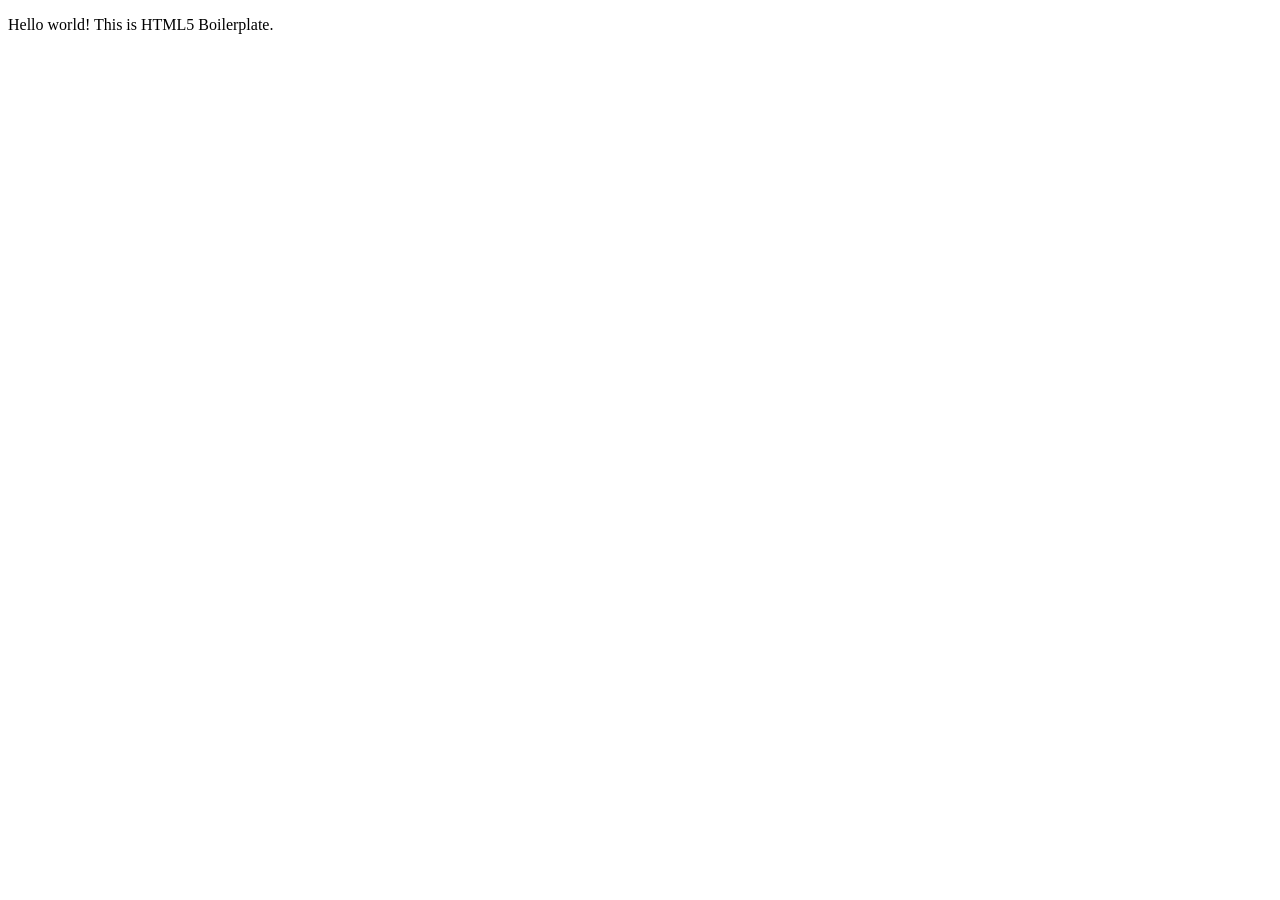
==== index.html @ 15828b63 "init project" ====
<!doctype html>
<html class="no-js" lang="">

<head>
  <meta charset="utf-8">
  <meta name="viewport" content="width=device-width, initial-scale=1">
  <title></title>
  <link rel="stylesheet" href="css/style.css">
  <meta name="description" content="">

  <meta property="og:title" content="">
  <meta property="og:type" content="">
  <meta property="og:url" content="">
  <meta property="og:image" content="">
  <meta property="og:image:alt" content="">

  <link rel="icon" href="/favicon.ico" sizes="any">
  <link rel="icon" href="/icon.svg" type="image/svg+xml">
  <link rel="apple-touch-icon" href="icon.png">

  <link rel="manifest" href="site.webmanifest">
  <meta name="theme-color" content="#fafafa">
</head>

<body>

  <!-- Add your site or application content here -->
  <p>Hello world! This is HTML5 Boilerplate.</p>
  <script src="js/app.js"></script>

</body>

</html>
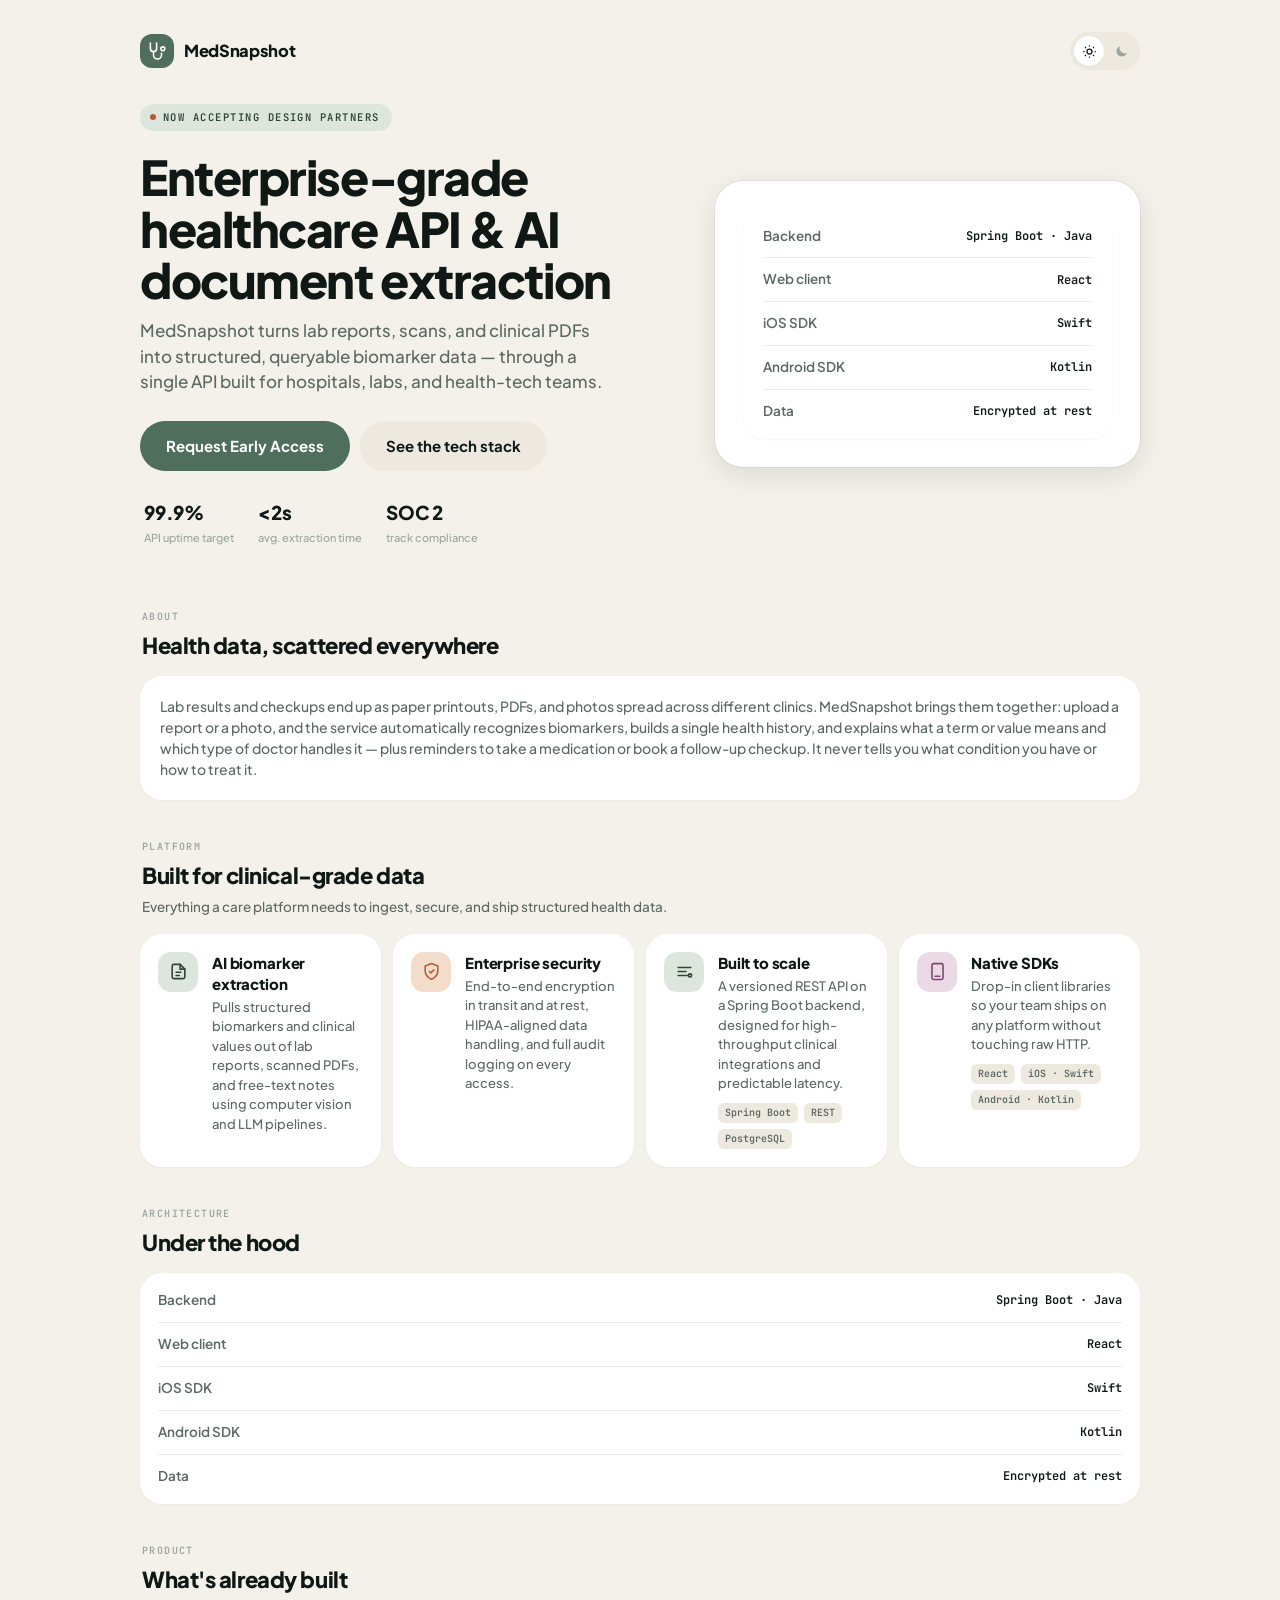
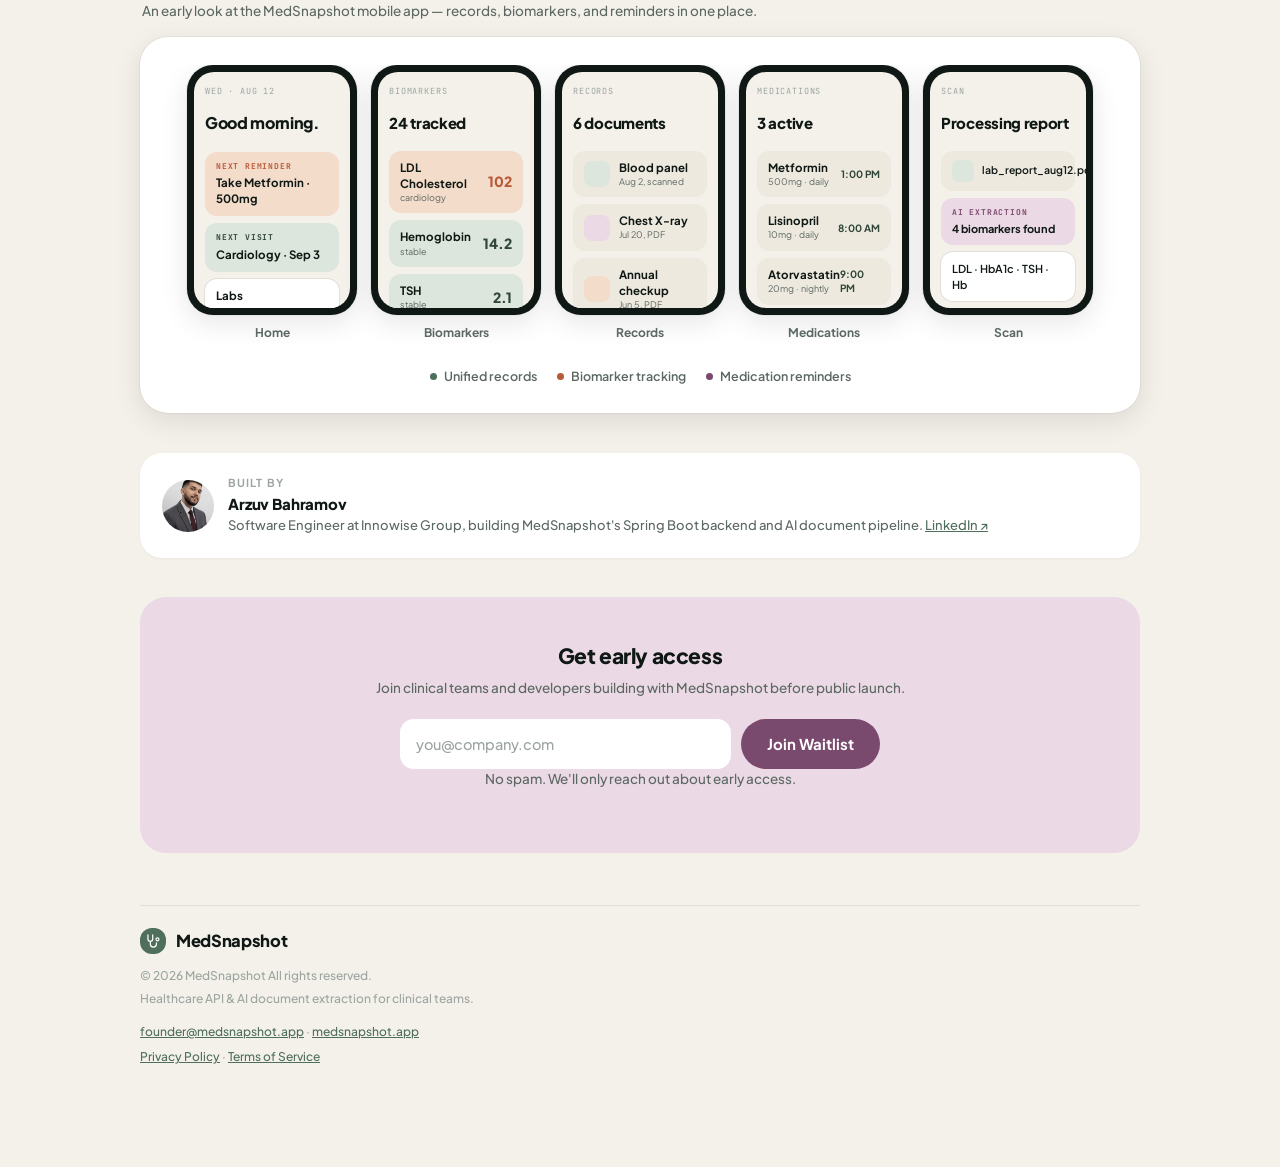
==== commit 99b835a4: "Wired up legal pages, brand assets, and waitlist form - Legal: Added missing privacy-policy.html and" ====
--- a/index.html
+++ b/index.html
@@ -1,32 +1,292 @@
 <!doctype html>
-<html class="no-js" lang="">
+<html class="no-js" lang="en">
 
 <head>
   <meta charset="utf-8">
   <meta name="viewport" content="width=device-width, initial-scale=1">
-  <title></title>
+  <title>MedSnapshot — Healthcare API & AI Document Extraction</title>
   <link rel="stylesheet" href="css/style.css">
-  <meta name="description" content="">
-
-  <meta property="og:title" content="">
-  <meta property="og:type" content="">
-  <meta property="og:url" content="">
-  <meta property="og:image" content="">
-  <meta property="og:image:alt" content="">
-
+  <meta name="description" content="MedSnapshot is a healthcare API that turns lab reports and clinical documents into structured biomarker data, with a Spring Boot backend and SDKs for React, iOS, and Android.">
+
+  <meta property="og:title" content="MedSnapshot — Healthcare API & AI Document Extraction">
+  <meta property="og:description" content="Enterprise-grade healthcare API and AI document extraction. Join the waitlist for early access.">
+  <meta property="og:type" content="website">
+  <meta property="og:url" content="https://medsnapshot.app">
+
+  <link rel="preconnect" href="https://fonts.googleapis.com">
+  <link rel="preconnect" href="https://fonts.gstatic.com" crossorigin>
+  <link href="https://fonts.googleapis.com/css2?family=Plus+Jakarta+Sans:wght@400;500;600;700;800&family=JetBrains+Mono:wght@400;500;600;700&display=swap" rel="stylesheet">
+
+  <link rel="icon" href="img/logo.svg" type="image/svg+xml">
   <link rel="icon" href="/favicon.ico" sizes="any">
-  <link rel="icon" href="/icon.svg" type="image/svg+xml">
-  <link rel="apple-touch-icon" href="icon.png">
+  <link rel="apple-touch-icon" href="img/logo.svg">
 
   <link rel="manifest" href="site.webmanifest">
   <meta name="theme-color" content="#fafafa">
 </head>
 
 <body>
-
-  <!-- Add your site or application content here -->
-  <p>Hello world! This is HTML5 Boilerplate.</p>
-  <script src="js/app.js"></script>
+<div class="wrap">
+
+<div class="topbar">
+  <div class="brand"><img class="mark" src="img/logo.svg" alt="MedSnapshot logo"/><b>MedSnapshot</b></div>
+  <div class="theme-toggle" role="group" aria-label="Theme">
+    <button id="btn-light" aria-label="Light theme"><svg viewBox="0 0 24 24" fill="none" stroke="currentColor" stroke-width="2"><circle cx="12" cy="12" r="4"/><path d="M12 2v2M12 20v2M4.9 4.9l1.4 1.4M17.7 17.7l1.4 1.4M2 12h2M20 12h2M4.9 19.1l1.4-1.4M17.7 6.3l1.4-1.4"/></svg></button>
+    <button id="btn-dark" aria-label="Dark theme"><svg viewBox="0 0 24 24" fill="currentColor"><path d="M20.5 14.5A8.5 8.5 0 0 1 9.5 3.5 8.5 8.5 0 1 0 20.5 14.5Z"/></svg></button>
+  </div>
+</div>
+
+<div class="hero-grid">
+<div>
+<span class="eyebrow"><span class="dot"></span>Now accepting design partners</span>
+<h1>Enterprise-grade healthcare API &amp; AI document extraction</h1>
+<p class="sub">MedSnapshot turns lab reports, scans, and clinical PDFs into structured, queryable biomarker data — through a single API built for hospitals, labs, and health-tech teams.</p>
+
+<div class="hero-actions">
+  <button class="btn primary" onclick="document.getElementById('waitlist').scrollIntoView({behavior:'smooth'})">Request Early Access</button>
+  <a class="btn ghost" href="#stack">See the tech stack</a>
+</div>
+
+<div class="stats">
+  <div><b>99.9%</b><span>API uptime target</span></div>
+  <div><b>&lt;2s</b><span>avg. extraction time</span></div>
+  <div><b>SOC 2</b><span>track compliance</span></div>
+</div>
+</div>
+<div class="hero-visual">
+  <div class="stack-card" style="padding:6px 20px;">
+    <div class="stack-row"><span class="k">Backend</span><span class="v">Spring Boot · Java</span></div>
+    <div class="stack-row"><span class="k">Web client</span><span class="v">React</span></div>
+    <div class="stack-row"><span class="k">iOS SDK</span><span class="v">Swift</span></div>
+    <div class="stack-row"><span class="k">Android SDK</span><span class="v">Kotlin</span></div>
+    <div class="stack-row"><span class="k">Data</span><span class="v">Encrypted at rest</span></div>
+  </div>
+</div>
+</div>
+
+<section class="section">
+  <div class="section-head">
+    <div class="kicker">About</div>
+    <h2>Health data, scattered everywhere</h2>
+  </div>
+  <div class="feature sage" style="padding:20px;">
+    <div>
+      <p style="font-size:14px;">Lab results and checkups end up as paper printouts, PDFs, and photos spread across different clinics. MedSnapshot brings them together: upload a report or a photo, and the service automatically recognizes biomarkers, builds a single health history, and explains what a term or value means and which type of doctor handles it — plus reminders to take a medication or book a follow-up checkup. It never tells you what condition you have or how to treat it.</p>
+    </div>
+  </div>
+</section>
+
+<section class="section">
+  <div class="section-head">
+    <div class="kicker">Platform</div>
+    <h2>Built for clinical-grade data</h2>
+    <p>Everything a care platform needs to ingest, secure, and ship structured health data.</p>
+  </div>
+  <div class="features">
+    <div class="feature sage">
+      <div class="icon"><svg viewBox="0 0 24 24" fill="none" stroke="currentColor" stroke-width="2" stroke-linecap="round"><path d="M4 19V5a2 2 0 0 1 2-2h8l6 6v10a2 2 0 0 1-2 2H6a2 2 0 0 1-2-2Z"/><path d="M14 3v6h6"/><path d="M9 13h6M9 17h4"/></svg></div>
+      <div>
+        <h3>AI biomarker extraction</h3>
+        <p>Pulls structured biomarkers and clinical values out of lab reports, scanned PDFs, and free-text notes using computer vision and LLM pipelines.</p>
+      </div>
+    </div>
+    <div class="feature clay">
+      <div class="icon"><svg viewBox="0 0 24 24" fill="none" stroke="currentColor" stroke-width="2" stroke-linecap="round"><path d="M12 2 4 5v6c0 5 3.4 8.7 8 11 4.6-2.3 8-6 8-11V5l-8-3Z"/><path d="M9.5 12l1.8 1.8L15 10"/></svg></div>
+      <div>
+        <h3>Enterprise security</h3>
+        <p>End-to-end encryption in transit and at rest, HIPAA-aligned data handling, and full audit logging on every access.</p>
+      </div>
+    </div>
+    <div class="feature sage">
+      <div class="icon"><svg viewBox="0 0 24 24" fill="none" stroke="currentColor" stroke-width="2" stroke-linecap="round"><path d="M4 7h16M4 12h10M4 17h13"/><circle cx="19" cy="17" r="2"/></svg></div>
+      <div>
+        <h3>Built to scale</h3>
+        <p>A versioned REST API on a Spring Boot backend, designed for high-throughput clinical integrations and predictable latency.</p>
+        <div class="tags"><span>Spring Boot</span><span>REST</span><span>PostgreSQL</span></div>
+      </div>
+    </div>
+    <div class="feature plum">
+      <div class="icon"><svg viewBox="0 0 24 24" fill="none" stroke="currentColor" stroke-width="2" stroke-linecap="round"><rect x="5" y="2" width="14" height="20" rx="2"/><path d="M9 18h6"/></svg></div>
+      <div>
+        <h3>Native SDKs</h3>
+        <p>Drop-in client libraries so your team ships on any platform without touching raw HTTP.</p>
+        <div class="tags"><span>React</span><span>iOS · Swift</span><span>Android · Kotlin</span></div>
+      </div>
+    </div>
+  </div>
+</section>
+
+<section class="section" id="stack">
+  <div class="section-head">
+    <div class="kicker">Architecture</div>
+    <h2>Under the hood</h2>
+  </div>
+  <div class="stack-card">
+    <div class="stack-row"><span class="k">Backend</span><span class="v">Spring Boot · Java</span></div>
+    <div class="stack-row"><span class="k">Web client</span><span class="v">React</span></div>
+    <div class="stack-row"><span class="k">iOS SDK</span><span class="v">Swift</span></div>
+    <div class="stack-row"><span class="k">Android SDK</span><span class="v">Kotlin</span></div>
+    <div class="stack-row"><span class="k">Data</span><span class="v">Encrypted at rest</span></div>
+  </div>
+</section>
+
+<section class="section">
+  <div class="section-head">
+    <div class="kicker">Product</div>
+    <h2>What's already built</h2>
+    <p>An early look at the MedSnapshot mobile app — records, biomarkers, and reminders in one place.</p>
+  </div>
+  <div style="background:var(--card); border-radius:28px; padding:28px 20px; box-shadow:var(--shadow-float);">
+    <div class="product-row">
+      <div class="phone-mock" style="padding-left:0px; padding-right:0px; position:static;">
+        <div class="phone-screen"><div class="inner">
+          <div class="mono ph-date">Wed · Aug 12</div>
+          <div class="ph-title">Good morning.</div>
+          <div style="display:flex; flex-direction:column; gap:7px;">
+            <div style="background:var(--clay-soft); border-radius:12px; padding:9px 11px;">
+              <div class="mono" style="font-size:8px; color:var(--clay); letter-spacing:.1em; text-transform:uppercase; font-weight:700;">Next reminder</div>
+              <div style="font-size:11.5px; font-weight:700; margin-top:3px;">Take Metformin · 500mg</div>
+            </div>
+            <div style="background:var(--sage-soft); border-radius:12px; padding:9px 11px;">
+              <div class="mono" style="font-size:8px; color:var(--sage-dark); letter-spacing:.1em; text-transform:uppercase; font-weight:700;">Next visit</div>
+              <div style="font-size:11.5px; font-weight:700; margin-top:3px;">Cardiology · Sep 3</div>
+            </div>
+            <div style="display:flex; flex-direction:column; gap:1px; background:var(--card); box-shadow:0 0 0 1px var(--line); border-radius:12px; padding:9px 11px;">
+              <div style="font-size:11.5px; font-weight:700;">Labs</div>
+              <div style="font-size:10px; color:var(--ink2); font-weight:600;">LDL 102 · HbA1c 5.9%</div>
+            </div>
+          </div>
+        </div></div>
+        <div class="ph-cap">Home</div>
+      </div>
+      <div class="phone-mock" style="position:static;">
+        <div class="phone-screen"><div class="inner">
+          <div class="mono ph-date">Biomarkers</div>
+          <div class="ph-title" style="font-size:15px;">24 tracked</div>
+          <div style="display:flex; flex-direction:column; gap:7px;">
+            <div style="display:flex; justify-content:space-between; align-items:center; background:var(--clay-soft); border-radius:12px; padding:9px 11px;">
+              <div><div style="font-size:11.5px; font-weight:700;">LDL Cholesterol</div><div style="font-size:9px; color:var(--ink2);">cardiology</div></div>
+              <div style="font-size:14px; font-weight:800; color:var(--clay);">102</div>
+            </div>
+            <div style="display:flex; justify-content:space-between; align-items:center; background:var(--sage-soft); border-radius:12px; padding:9px 11px;">
+              <div><div style="font-size:11.5px; font-weight:700;">Hemoglobin</div><div style="font-size:9px; color:var(--ink2);">stable</div></div>
+              <div style="font-size:14px; font-weight:800; color:var(--sage-dark);">14.2</div>
+            </div>
+            <div style="display:flex; justify-content:space-between; align-items:center; background:var(--sage-soft); border-radius:12px; padding:9px 11px;">
+              <div><div style="font-size:11.5px; font-weight:700;">TSH</div><div style="font-size:9px; color:var(--ink2);">stable</div></div>
+              <div style="font-size:14px; font-weight:800; color:var(--sage-dark);">2.1</div>
+            </div>
+          </div>
+        </div></div>
+        <div class="ph-cap">Biomarkers</div>
+      </div>
+      <div class="phone-mock" style="position:static;">
+        <div class="phone-screen"><div class="inner">
+          <div class="mono ph-date">Records</div>
+          <div class="ph-title" style="font-size:15px;">6 documents</div>
+          <div style="display:flex; flex-direction:column; gap:7px;">
+            <div style="display:flex; align-items:center; gap:9px; background:var(--card2); border-radius:12px; padding:9px 11px;">
+              <div style="width:26px; height:26px; border-radius:8px; background:var(--sage-soft); flex-shrink:0;"></div>
+              <div><div style="font-size:11.5px; font-weight:700;">Blood panel</div><div style="font-size:9px; color:var(--ink2);">Aug 2, scanned</div></div>
+            </div>
+            <div style="display:flex; align-items:center; gap:9px; background:var(--card2); border-radius:12px; padding:9px 11px;">
+              <div style="width:26px; height:26px; border-radius:8px; background:var(--plum-soft); flex-shrink:0;"></div>
+              <div><div style="font-size:11.5px; font-weight:700;">Chest X-ray</div><div style="font-size:9px; color:var(--ink2);">Jul 20, PDF</div></div>
+            </div>
+            <div style="display:flex; align-items:center; gap:9px; background:var(--card2); border-radius:12px; padding:9px 11px;">
+              <div style="width:26px; height:26px; border-radius:8px; background:var(--clay-soft); flex-shrink:0;"></div>
+              <div><div style="font-size:11.5px; font-weight:700;">Annual checkup</div><div style="font-size:9px; color:var(--ink2);">Jun 5, PDF</div></div>
+            </div>
+          </div>
+        </div></div>
+        <div class="ph-cap">Records</div>
+      </div>
+      <div class="phone-mock" style="position:static;">
+        <div class="phone-screen"><div class="inner">
+          <div class="mono ph-date">Medications</div>
+          <div class="ph-title" style="font-size:15px;">3 active</div>
+          <div style="display:flex; flex-direction:column; gap:7px;">
+            <div style="display:flex; justify-content:space-between; align-items:center; background:var(--card2); border-radius:12px; padding:9px 11px;">
+              <div><div style="font-size:11.5px; font-weight:700;">Metformin</div><div style="font-size:9px; color:var(--ink2);">500mg · daily</div></div>
+              <div style="font-size:10px; color:var(--sage-dark); font-weight:700;">1:00 PM</div>
+            </div>
+            <div style="display:flex; justify-content:space-between; align-items:center; background:var(--card2); border-radius:12px; padding:9px 11px;">
+              <div><div style="font-size:11.5px; font-weight:700;">Lisinopril</div><div style="font-size:9px; color:var(--ink2);">10mg · daily</div></div>
+              <div style="font-size:10px; color:var(--sage-dark); font-weight:700;">8:00 AM</div>
+            </div>
+            <div style="display:flex; justify-content:space-between; align-items:center; background:var(--card2); border-radius:12px; padding:9px 11px;">
+              <div><div style="font-size:11.5px; font-weight:700;">Atorvastatin</div><div style="font-size:9px; color:var(--ink2);">20mg · nightly</div></div>
+              <div style="font-size:10px; color:var(--sage-dark); font-weight:700;">9:00 PM</div>
+            </div>
+          </div>
+        </div></div>
+        <div class="ph-cap">Medications</div>
+      </div>
+      <div class="phone-mock" style="padding-left:2px; padding-right:2px; justify-content:flex-start; align-items:center; position:static;">
+        <div class="phone-screen"><div class="inner">
+          <div class="mono ph-date">Scan</div>
+          <div class="ph-title" style="font-size:15px;">Processing report</div>
+          <div style="display:flex; flex-direction:column; gap:7px;">
+            <div style="background:var(--card2); border-radius:12px; padding:9px 11px; display:flex; align-items:center; gap:8px;">
+              <div style="width:22px; height:22px; border-radius:6px; background:var(--sage-soft); flex-shrink:0;"></div>
+              <div style="font-size:10.5px; font-weight:600;">lab_report_aug12.pdf</div>
+            </div>
+            <div style="background:var(--plum-soft); border-radius:12px; padding:9px 11px;">
+              <div class="mono" style="font-size:8px; color:var(--plum); letter-spacing:.1em; text-transform:uppercase; font-weight:700;">AI extraction</div>
+              <div style="font-size:11px; font-weight:700; margin-top:3px;">4 biomarkers found</div>
+            </div>
+            <div style="display:flex; justify-content:space-between; align-items:center; background:var(--card); box-shadow:0 0 0 1px var(--line); border-radius:12px; padding:9px 11px;">
+              <div style="font-size:11px; font-weight:600;">LDL · HbA1c · TSH · Hb</div>
+            </div>
+          </div>
+        </div></div>
+        <div class="ph-cap">Scan</div>
+      </div>
+    </div>
+    <div style="display:flex; gap:20px; flex-wrap:wrap; justify-content:center; margin-top:22px;">
+      <div style="display:flex; align-items:center; gap:7px; font-size:12.5px; font-weight:600; color:var(--ink2);"><span style="width:7px;height:7px;border-radius:50%;background:var(--sage);"></span>Unified records</div>
+      <div style="display:flex; align-items:center; gap:7px; font-size:12.5px; font-weight:600; color:var(--ink2);"><span style="width:7px;height:7px;border-radius:50%;background:var(--clay);"></span>Biomarker tracking</div>
+      <div style="display:flex; align-items:center; gap:7px; font-size:12.5px; font-weight:600; color:var(--ink2);"><span style="width:7px;height:7px;border-radius:50%;background:var(--plum);"></span>Medication reminders</div>
+    </div>
+  </div>
+</section>
+
+<section class="section" id="waitlist">
+  <div class="feature sage" style="align-items:center; margin-bottom:39px; padding:22px;">
+    <img src="img/founder-image.png" alt="Arzuv Bahramov" style="width:52px;height:52px;border-radius:50%;object-fit:cover;flex-shrink:0;"/>
+    <div>
+      <div style="font-size:11px;font-weight:700;letter-spacing:.1em;text-transform:uppercase;color:var(--ink3);margin-bottom:3px;">Built by</div>
+      <h3 style="margin-bottom:2px;">Arzuv Bahramov</h3>
+      <p>Software Engineer at Innowise Group, building MedSnapshot's Spring Boot backend and AI document pipeline. <a href="https://www.linkedin.com/in/arzuv-bahramov-394873216/" target="_blank" rel="noopener">LinkedIn ↗</a></p>
+    </div>
+  </div>
+  <div class="waitlist">
+    <h2>Get early access</h2>
+    <p>Join clinical teams and developers building with MedSnapshot before public launch.</p>
+    <form class="form-row" id="wl-form" onsubmit="return handleWaitlist(event)">
+      <input type="email" id="wl-email" name="email" placeholder="you@company.com" required/>
+      <button type="submit" class="btn primary">Join Waitlist</button>
+    </form>
+    <div class="success" id="wl-success">
+      <svg viewBox="0 0 24 24" fill="none" stroke="currentColor" stroke-width="2"><circle cx="12" cy="12" r="10"/><path d="M8 12l3 3 5-6"/></svg>
+      <span>Thanks — you're on the list. We'll be in touch.</span>
+    </div>
+    <p class="form-note" id="wl-error" style="display:none;color:var(--clay);">Something went wrong — please try again, or email us directly.</p>
+    <p class="form-note">No spam. We'll only reach out about early access.</p>
+  </div>
+</section>
+
+<footer>
+  <div class="brand"><img class="mark" src="img/logo.svg" alt="MedSnapshot logo" style="width:26px;height:26px;"/><b>MedSnapshot</b></div>
+  <p>© 2026 MedSnapshot All rights reserved.</p>
+  <p>Healthcare API &amp; AI document extraction for clinical teams.</p>
+  <p style="margin-top:10px;"><a href="mailto:founder@medsnapshot.app">founder@medsnapshot.app</a> · <a href="https://medsnapshot.app">medsnapshot.app</a></p>
+  <p style="margin-top:2px;"><a href="privacy-policy.html">Privacy Policy</a> · <a href="terms-of-service.html">Terms of Service</a></p>
+</footer>
+
+</div>
+
+<script src="js/app.js"></script>
 
 </body>
 
--- a/css/style.css
+++ b/css/style.css
@@ -0,0 +1,389 @@
+:root{
+  --bg:#F4F1EA; --card:#FFFFFF; --card2:#EDE9DF;
+  --ink:#0F1814; --ink2:#5C6862; --ink3:#9CA5A0;
+  --line:rgba(15,24,20,0.08);
+  --sage:#4F6E5C; --sage-dark:#2F4538; --sage-soft:#DDE6DC;
+  --clay:#B85937; --clay-soft:#F4DCCB;
+  --plum:#7A4A6E; --plum-soft:#EBD9E5;
+  --on-accent:#fff;
+  --shadow:0 1px 3px rgba(15,24,20,.04);
+  --shadow-float:0 8px 28px rgba(15,24,20,.10), 0 0 0 1px rgba(15,24,20,.05);
+}
+[data-theme="dark"]{
+  --bg:#11140F; --card:#1B1F1A; --card2:#252A24;
+  --ink:#EEEAE0; --ink2:rgba(238,234,224,0.68); --ink3:rgba(238,234,224,0.42);
+  --line:rgba(238,234,224,0.08);
+  --sage:#9CBDA8; --sage-dark:#9CBDA8; --sage-soft:rgba(156,189,168,0.14);
+  --clay:#E09275; --clay-soft:rgba(224,146,117,0.14);
+  --plum:#C6A4B9; --plum-soft:rgba(198,164,185,0.14);
+  --on-accent:#11140F;
+  --shadow:none;
+  --shadow-float:0 8px 28px rgba(0,0,0,.5), 0 0 0 1px rgba(238,234,224,.06);
+}
+*{box-sizing:border-box}
+html,body{margin:0}
+body{background:var(--bg); color:var(--ink); font-family:'Plus Jakarta Sans',-apple-system,system-ui,sans-serif; font-feature-settings:'cv11'; -webkit-font-smoothing:antialiased; transition:background .2s,color .2s;}
+a{color:var(--sage)}
+a:hover{color:var(--sage-dark)}
+.mono{font-family:'JetBrains Mono',ui-monospace,Menlo,monospace}
+.wrap{max-width:480px; margin:0 auto; padding:0 20px 72px;}
+
+.topbar{display:flex; align-items:center; justify-content:space-between; padding:22px 0 8px;}
+.brand{display:flex; align-items:center; gap:10px;}
+.mark{width:34px; height:34px; border-radius:12px; display:block; flex-shrink:0;}
+.brand b{font-size:16.5px; font-weight:800; letter-spacing:-0.02em;}
+
+.theme-toggle{display:flex; align-items:center; gap:2px; background:var(--card2); border-radius:999px; padding:4px;}
+.theme-toggle button{border:none; background:transparent; width:30px; height:30px; border-radius:999px; display:grid; place-items:center; cursor:pointer; color:var(--ink3); transition:background .15s,color .15s;}
+.theme-toggle button.active{background:var(--card); color:var(--ink); box-shadow:var(--shadow);}
+.theme-toggle svg{width:15px; height:15px;}
+
+.eyebrow{display:inline-flex; align-items:center; gap:7px; font-family:'JetBrains Mono',monospace; font-size:10.5px; letter-spacing:.14em; text-transform:uppercase; font-weight:600; color:var(--sage-dark); background:var(--sage-soft); border-radius:999px; padding:6px 12px 6px 10px; margin-top:26px;}
+[data-theme="dark"] .eyebrow{color:var(--sage);}
+.eyebrow .dot{width:6px; height:6px; border-radius:50%; background:var(--clay);}
+
+h1{font-size:34px; line-height:1.08; letter-spacing:-0.03em; font-weight:800; margin:16px 0 12px;}
+.sub{font-size:15.5px; line-height:1.5; font-weight:500; color:var(--ink2); margin:0 0 26px; max-width:400px;}
+
+.hero-actions{display:flex; flex-direction:column; gap:10px; margin-bottom:8px;}
+.btn{min-height:50px; border-radius:999px; border:none; font-family:inherit; font-weight:700; font-size:15px; cursor:pointer; display:flex; align-items:center; justify-content:center; gap:8px; transition:opacity .15s, transform .1s; text-decoration:none;}
+.btn:active{transform:scale(.98)}
+.btn.primary{background:var(--sage); color:var(--on-accent);}
+[data-theme="dark"] .btn.primary{color:#11140F}
+.btn.primary:hover{opacity:.9}
+.btn.ghost{background:var(--card2); color:var(--ink);}
+.btn.ghost:hover{background:var(--line);}
+
+.stats{display:flex; gap:24px; padding:22px 4px; margin-top:16px; border-top:1px solid var(--line);}
+.stats div b{display:block; font-size:19px; font-weight:800; letter-spacing:-0.01em; font-variant-numeric:tabular-nums;}
+.stats div span{font-size:11px; color:var(--ink3); font-weight:500;}
+
+section.section{margin-top:40px;}
+.section-head{margin-bottom:16px; padding:0 2px;}
+.section-head .kicker{font-family:'JetBrains Mono',monospace; font-size:10px; letter-spacing:.14em; text-transform:uppercase; color:var(--ink3); font-weight:600; margin-bottom:6px;}
+.section-head h2{font-size:22px; font-weight:800; letter-spacing:-0.02em; margin:0 0 6px;}
+.section-head p{font-size:13.5px; color:var(--ink2); font-weight:500; line-height:1.5; margin:0;}
+
+.features{display:flex; flex-direction:column; gap:10px;}
+.feature{display:flex; gap:14px; padding:18px; background:var(--card); border-radius:22px; box-shadow:var(--shadow); }
+[data-theme="dark"] .feature{box-shadow:0 0 0 1px var(--line);}
+.feature .icon{width:40px; height:40px; border-radius:13px; display:grid; place-items:center; flex-shrink:0;}
+.feature .icon svg{width:19px; height:19px;}
+.feature.sage .icon{background:var(--sage-soft); color:var(--sage-dark);}
+[data-theme="dark"] .feature.sage .icon{color:var(--sage);}
+.feature.clay .icon{background:var(--clay-soft); color:var(--clay);}
+.feature.plum .icon{background:var(--plum-soft); color:var(--plum);}
+.feature h3{font-size:15px; font-weight:800; margin:0 0 4px; letter-spacing:-0.01em;}
+.feature p{font-size:13px; line-height:1.5; font-weight:500; color:var(--ink2); margin:0;}
+.feature .tags{display:flex; gap:6px; flex-wrap:wrap; margin-top:9px;}
+.feature .tags span{font-family:'JetBrains Mono',monospace; font-size:10px; font-weight:600; color:var(--ink2); background:var(--card2); border-radius:6px; padding:3px 7px;}
+
+.stack-card{background:var(--card); border-radius:22px; padding:6px 18px; box-shadow:var(--shadow);}
+[data-theme="dark"] .stack-card{box-shadow:0 0 0 1px var(--line);}
+.stack-row{display:flex; align-items:center; justify-content:space-between; padding:12px 0; border-bottom:1px solid var(--line);}
+.stack-row:last-child{border-bottom:none;}
+.stack-row .k{font-size:13.5px; font-weight:600; color:var(--ink2);}
+.stack-row .v{font-family:'JetBrains Mono',monospace; font-size:12px; font-weight:600; color:var(--ink); text-align:right;}
+
+.waitlist{background:var(--plum-soft); border-radius:26px; padding:28px 22px; text-align:center;}
+.waitlist h2{font-size:21px; font-weight:800; letter-spacing:-0.02em; margin:0 0 8px; color:var(--ink);}
+.waitlist p{font-size:13.5px; font-weight:500; color:var(--ink2); line-height:1.5; margin:0 0 20px;}
+.form-row{display:flex; flex-direction:column; gap:10px;}
+.form-row input{height:50px; border-radius:14px; border:none; background:var(--card); color:var(--ink); font-family:inherit; font-weight:600; font-size:14.5px; padding:0 16px;}
+.form-row input::placeholder{color:var(--ink3); font-weight:500;}
+.form-row input:focus{outline:2px solid var(--plum); outline-offset:2px;}
+.form-row .btn.primary{background:var(--plum); color:#fff;}
+[data-theme="dark"] .form-row .btn.primary{color:#11140F}
+.form-note{font-size:11px; font-weight:500; color:var(--ink3); margin-top:14px;}
+.success{display:none; align-items:center; gap:10px; background:var(--card); color:var(--sage-dark); border-radius:14px; padding:13px 15px; font-size:13.5px; font-weight:700; text-align:left;}
+[data-theme="dark"] .success{color:var(--sage);}
+.success.show{display:flex;}
+.success svg{width:18px; height:18px; flex-shrink:0;}
+
+footer{margin-top:52px; padding-top:22px; border-top:1px solid var(--line); display:flex; flex-direction:column; gap:4px;}
+footer .brand{margin-bottom:8px;}
+footer p{font-size:12px; font-weight:500; color:var(--ink3); margin:0; line-height:1.6;}
+
+.product-row{display:flex; justify-content:center; gap:14px; overflow-x:auto; scroll-snap-type:x mandatory; padding-bottom:4px; margin:0 -4px; padding:0 4px 4px;}
+.phone-mock{flex-shrink:0; scroll-snap-align:center; display:flex; flex-direction:column; align-items:center; gap:10px; width:170px;}
+.phone-screen{width:170px; border-radius:26px; background:var(--ink); padding:7px; box-shadow:var(--shadow-float);}
+.phone-screen .inner{background:var(--bg); border-radius:20px; padding:14px 11px 16px; height:236px; display:flex; flex-direction:column; gap:8px; overflow:hidden;}
+.phone-screen .inner>div:not(.ph-date):not(.ph-title){flex-shrink:0;}
+.ph-date{font-size:8.5px; color:var(--ink3); letter-spacing:.1em; text-transform:uppercase; margin-bottom:6px;}
+.ph-title{font-size:16px; font-weight:800; letter-spacing:-0.02em; margin-bottom:10px;}
+.ph-cap{font-size:12px; font-weight:700; color:var(--ink2);}
+
+/* ipad */
+@media (min-width:720px){
+  .wrap{max-width:680px; padding:0 32px 88px;}
+  h1{font-size:42px;}
+  .sub{max-width:460px; font-size:16.5px;}
+  .features{display:grid; grid-template-columns:1fr 1fr; gap:12px;}
+}
+
+/* web */
+@media (min-width:1080px){
+  .wrap{max-width:1080px; padding:0 40px 100px;}
+  .topbar{padding-top:32px;}
+  .hero-grid{display:grid; grid-template-columns:1.1fr 0.9fr; gap:56px; align-items:center;}
+  h1{font-size:48px; margin-top:20px;}
+  .sub{font-size:17px; max-width:480px;}
+  .hero-actions{flex-direction:row;}
+  .btn{padding:0 26px;}
+  .stats{border-top:none; padding-top:0; margin-top:28px;}
+  .hero-visual{background:var(--card); border-radius:28px; box-shadow:var(--shadow-float); padding:28px;}
+  [data-theme="dark"] .hero-visual{box-shadow:0 0 0 1px var(--line);}
+  .features{grid-template-columns:repeat(4,1fr);}
+  .waitlist{padding:44px 60px;}
+  .form-row{flex-direction:row; max-width:480px; margin:0 auto;}
+  .form-row input{flex:1;}
+  .form-row .btn{flex-shrink:0;}
+}
+
+/*! HTML5 Boilerplate v9.0.1 | MIT License | https://html5boilerplate.com/ */
+
+/* main.css 3.0.0 | MIT License | https://github.com/h5bp/main.css#readme */
+/*
+ * What follows is the result of much research on cross-browser styling.
+ * Credit left inline and big thanks to Nicolas Gallagher, Jonathan Neal,
+ * Kroc Camen, and the H5BP dev community and team.
+ */
+
+/* ==========================================================================
+   Base styles: opinionated defaults
+   ========================================================================== */
+
+html {
+  color: #222;
+  font-size: 1em;
+  line-height: 1.4;
+}
+
+/*
+ * Remove text-shadow in selection highlight:
+ * https://twitter.com/miketaylr/status/12228805301
+ *
+ * Customize the background color to match your design.
+ */
+
+::-moz-selection {
+  background: #b3d4fc;
+  text-shadow: none;
+}
+
+::selection {
+  background: #b3d4fc;
+  text-shadow: none;
+}
+
+/*
+ * A better looking default horizontal rule
+ */
+
+hr {
+  display: block;
+  height: 1px;
+  border: 0;
+  border-top: 1px solid #ccc;
+  margin: 1em 0;
+  padding: 0;
+}
+
+/*
+ * Remove the gap between audio, canvas, iframes,
+ * images, videos and the bottom of their containers:
+ * https://github.com/h5bp/html5-boilerplate/issues/440
+ */
+
+audio,
+canvas,
+iframe,
+img,
+svg,
+video {
+  vertical-align: middle;
+}
+
+/*
+ * Remove default fieldset styles.
+ */
+
+fieldset {
+  border: 0;
+  margin: 0;
+  padding: 0;
+}
+
+/*
+ * Allow only vertical resizing of textareas.
+ */
+
+textarea {
+  resize: vertical;
+}
+
+/* ==========================================================================
+   Author's custom styles
+   ========================================================================== */
+
+/* ==========================================================================
+   Helper classes
+   ========================================================================== */
+
+/*
+ * Hide visually and from screen readers
+ */
+
+.hidden,
+[hidden] {
+  display: none !important;
+}
+
+/*
+ * Hide only visually, but have it available for screen readers:
+ * https://snook.ca/archives/html_and_css/hiding-content-for-accessibility
+ *
+ * 1. For long content, line feeds are not interpreted as spaces and small width
+ *    causes content to wrap 1 word per line:
+ *    https://medium.com/@jessebeach/beware-smushed-off-screen-accessible-text-5952a4c2cbfe
+ */
+
+.visually-hidden {
+  border: 0;
+  clip: rect(0, 0, 0, 0);
+  height: 1px;
+  margin: -1px;
+  overflow: hidden;
+  padding: 0;
+  position: absolute;
+  white-space: nowrap;
+  width: 1px;
+  /* 1 */
+}
+
+/*
+ * Extends the .visually-hidden class to allow the element
+ * to be focusable when navigated to via the keyboard:
+ * https://www.drupal.org/node/897638
+ */
+
+.visually-hidden.focusable:active,
+.visually-hidden.focusable:focus {
+  clip: auto;
+  height: auto;
+  margin: 0;
+  overflow: visible;
+  position: static;
+  white-space: inherit;
+  width: auto;
+}
+
+/*
+ * Hide visually and from screen readers, but maintain layout
+ */
+
+.invisible {
+  visibility: hidden;
+}
+
+/*
+ * Clearfix: contain floats
+ *
+ * The use of `table` rather than `block` is only necessary if using
+ * `::before` to contain the top-margins of child elements.
+ */
+
+.clearfix::before,
+.clearfix::after {
+  content: "";
+  display: table;
+}
+
+.clearfix::after {
+  clear: both;
+}
+
+/* ==========================================================================
+   EXAMPLE Media Queries for Responsive Design.
+   These examples override the primary ('mobile first') styles.
+   Modify as content requires.
+   ========================================================================== */
+
+@media only screen and (min-width: 35em) {
+  /* Style adjustments for viewports that meet the condition */
+}
+
+@media print,
+  (-webkit-min-device-pixel-ratio: 1.25),
+  (min-resolution: 1.25dppx),
+  (min-resolution: 120dpi) {
+  /* Style adjustments for high resolution devices */
+}
+
+/* ==========================================================================
+   Print styles.
+   Inlined to avoid the additional HTTP request:
+   https://www.phpied.com/delay-loading-your-print-css/
+   ========================================================================== */
+
+@media print {
+  *,
+  *::before,
+  *::after {
+    background: #fff !important;
+    color: #000 !important;
+    /* Black prints faster */
+    box-shadow: none !important;
+    text-shadow: none !important;
+  }
+
+  a,
+  a:visited {
+    text-decoration: underline;
+  }
+
+  a[href]::after {
+    content: " (" attr(href) ")";
+  }
+
+  abbr[title]::after {
+    content: " (" attr(title) ")";
+  }
+
+  /*
+   * Don't show links that are fragment identifiers,
+   * or use the `javascript:` pseudo protocol
+   */
+  a[href^="#"]::after,
+  a[href^="javascript:"]::after {
+    content: "";
+  }
+
+  pre {
+    white-space: pre-wrap !important;
+  }
+
+  pre,
+  blockquote {
+    border: 1px solid #999;
+    page-break-inside: avoid;
+  }
+
+  tr,
+  img {
+    page-break-inside: avoid;
+  }
+
+  p,
+  h2,
+  h3 {
+    orphans: 3;
+    widows: 3;
+  }
+
+  h2,
+  h3 {
+    page-break-after: avoid;
+  }
+}
+
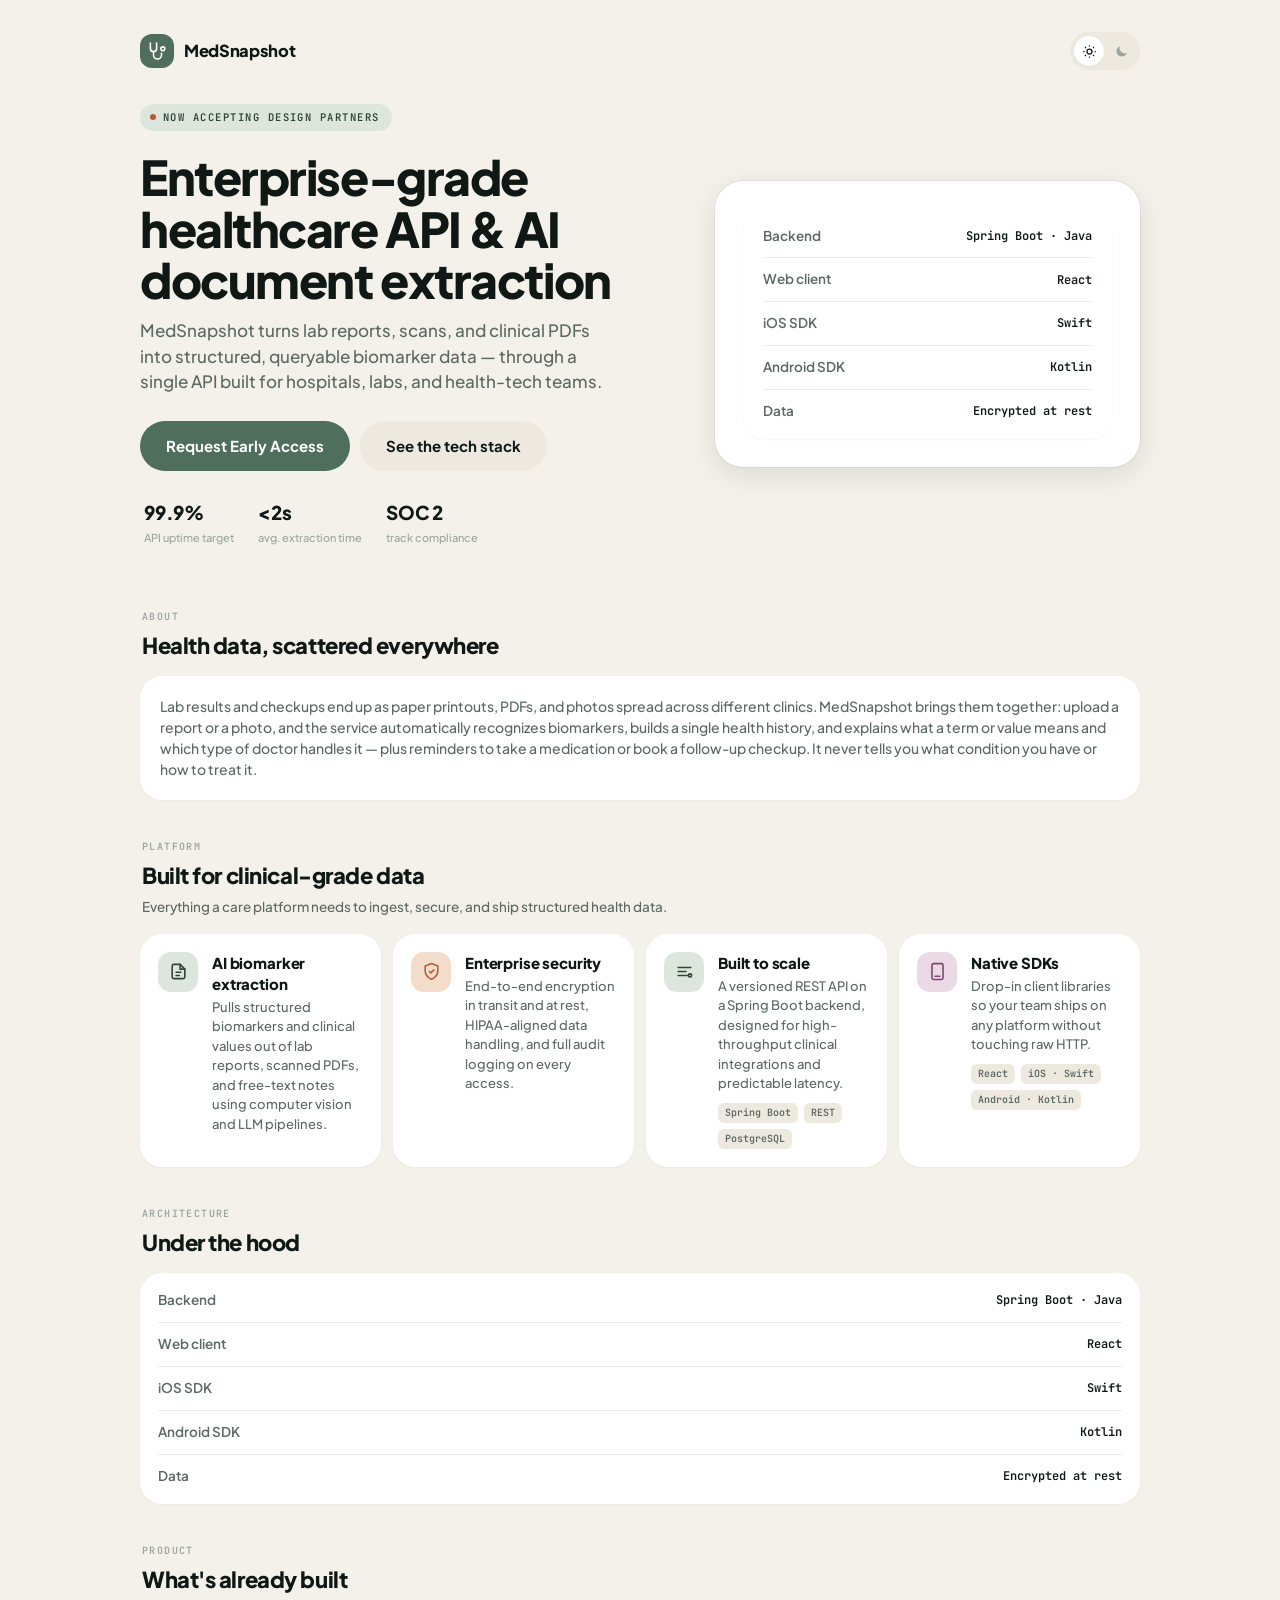
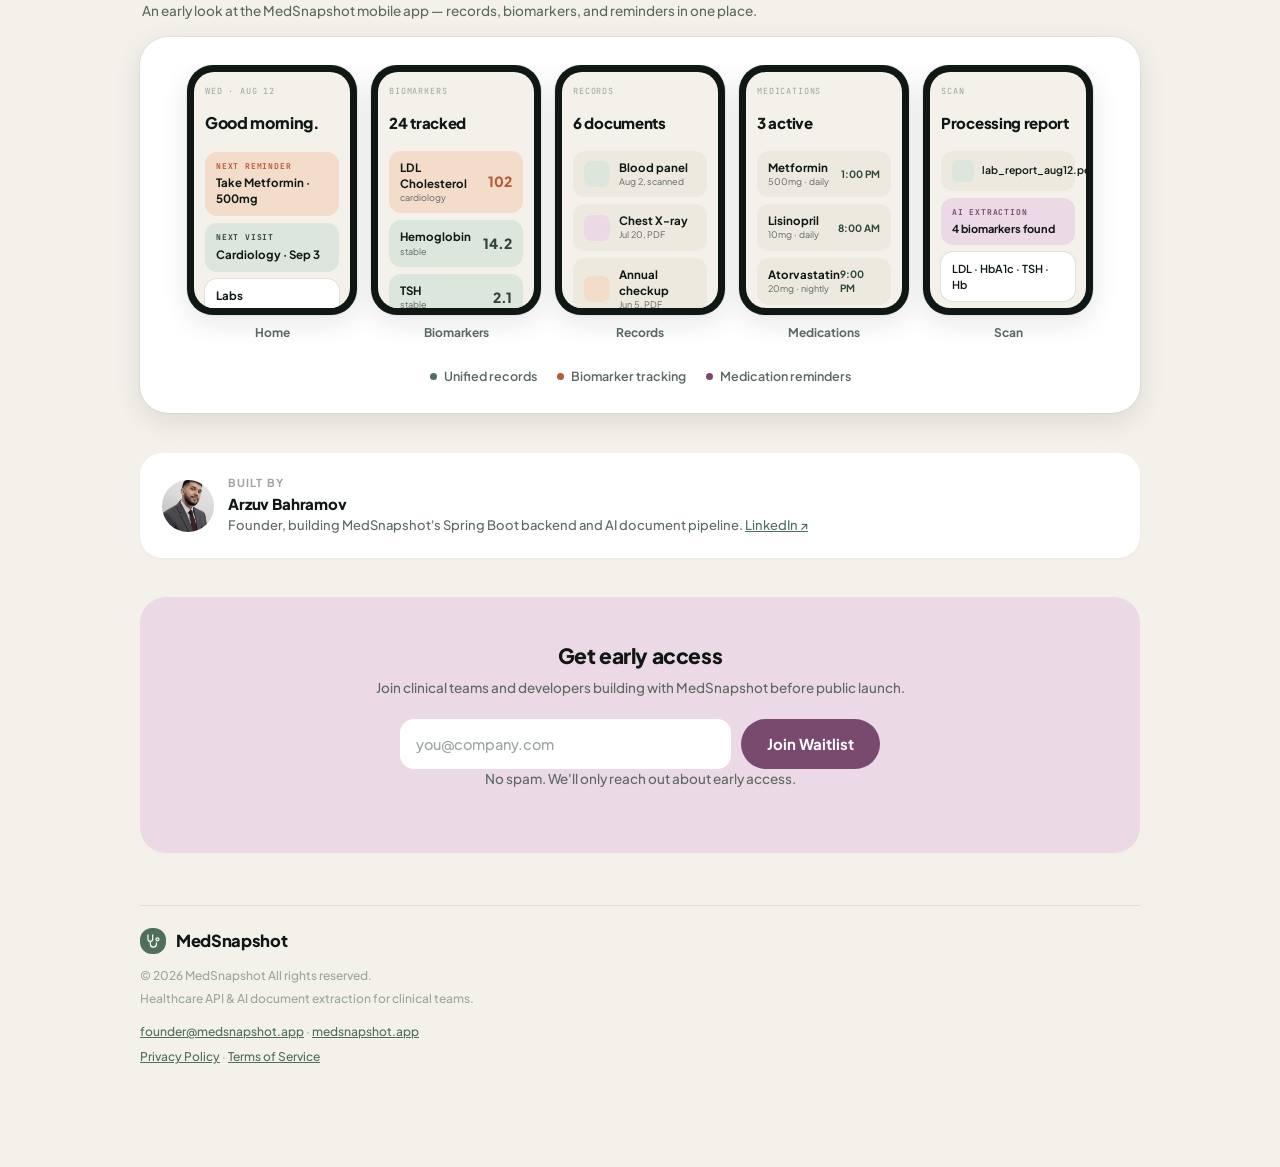
==== commit 5e612a6c: "Fixed - Build by block" ====
--- a/index.html
+++ b/index.html
@@ -18,7 +18,6 @@
   <link href="https://fonts.googleapis.com/css2?family=Plus+Jakarta+Sans:wght@400;500;600;700;800&family=JetBrains+Mono:wght@400;500;600;700&display=swap" rel="stylesheet">
 
   <link rel="icon" href="img/logo.svg" type="image/svg+xml">
-  <link rel="icon" href="/favicon.ico" sizes="any">
   <link rel="apple-touch-icon" href="img/logo.svg">
 
   <link rel="manifest" href="site.webmanifest">
@@ -257,7 +256,7 @@
     <div>
       <div style="font-size:11px;font-weight:700;letter-spacing:.1em;text-transform:uppercase;color:var(--ink3);margin-bottom:3px;">Built by</div>
       <h3 style="margin-bottom:2px;">Arzuv Bahramov</h3>
-      <p>Software Engineer at Innowise Group, building MedSnapshot's Spring Boot backend and AI document pipeline. <a href="https://www.linkedin.com/in/arzuv-bahramov-394873216/" target="_blank" rel="noopener">LinkedIn ↗</a></p>
+      <p>Founder, building MedSnapshot's Spring Boot backend and AI document pipeline. <a href="https://www.linkedin.com/in/arzuv-bahramov-394873216/" target="_blank" rel="noopener">LinkedIn ↗</a></p>
     </div>
   </div>
   <div class="waitlist">
